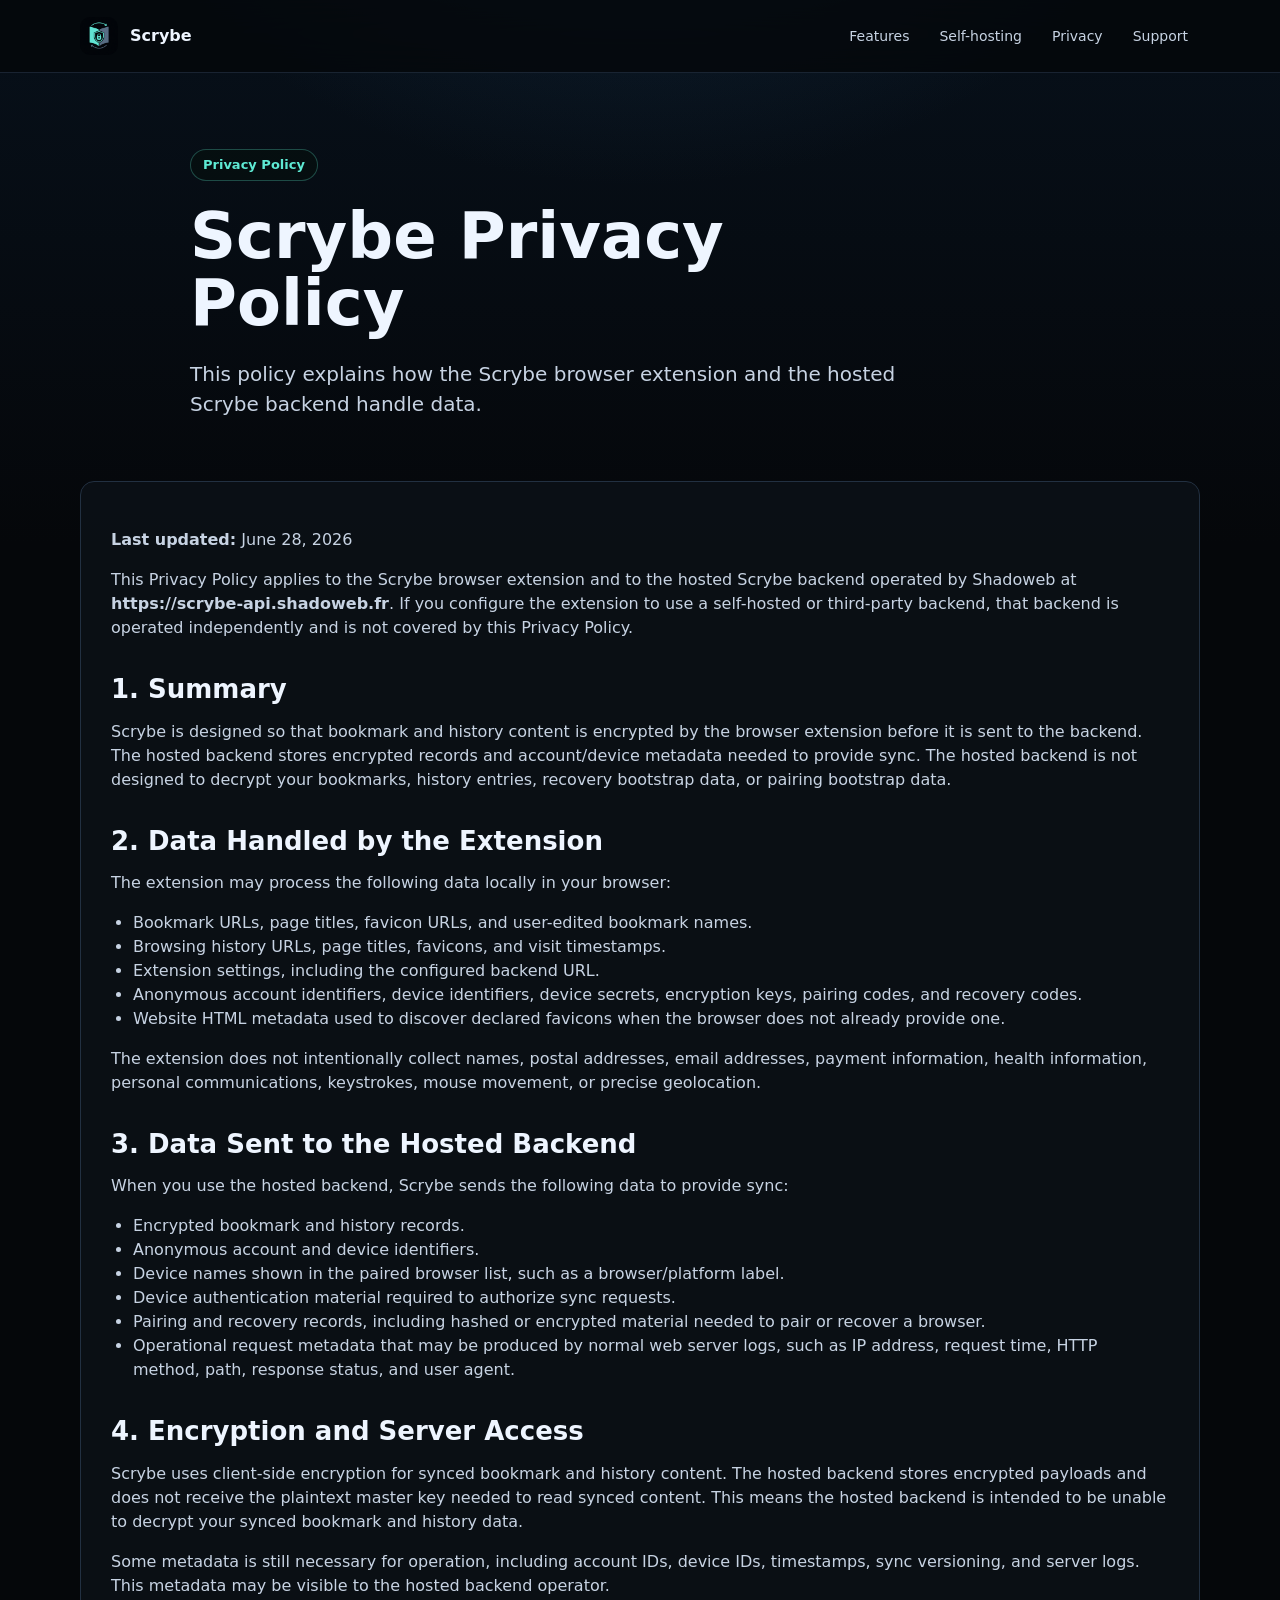
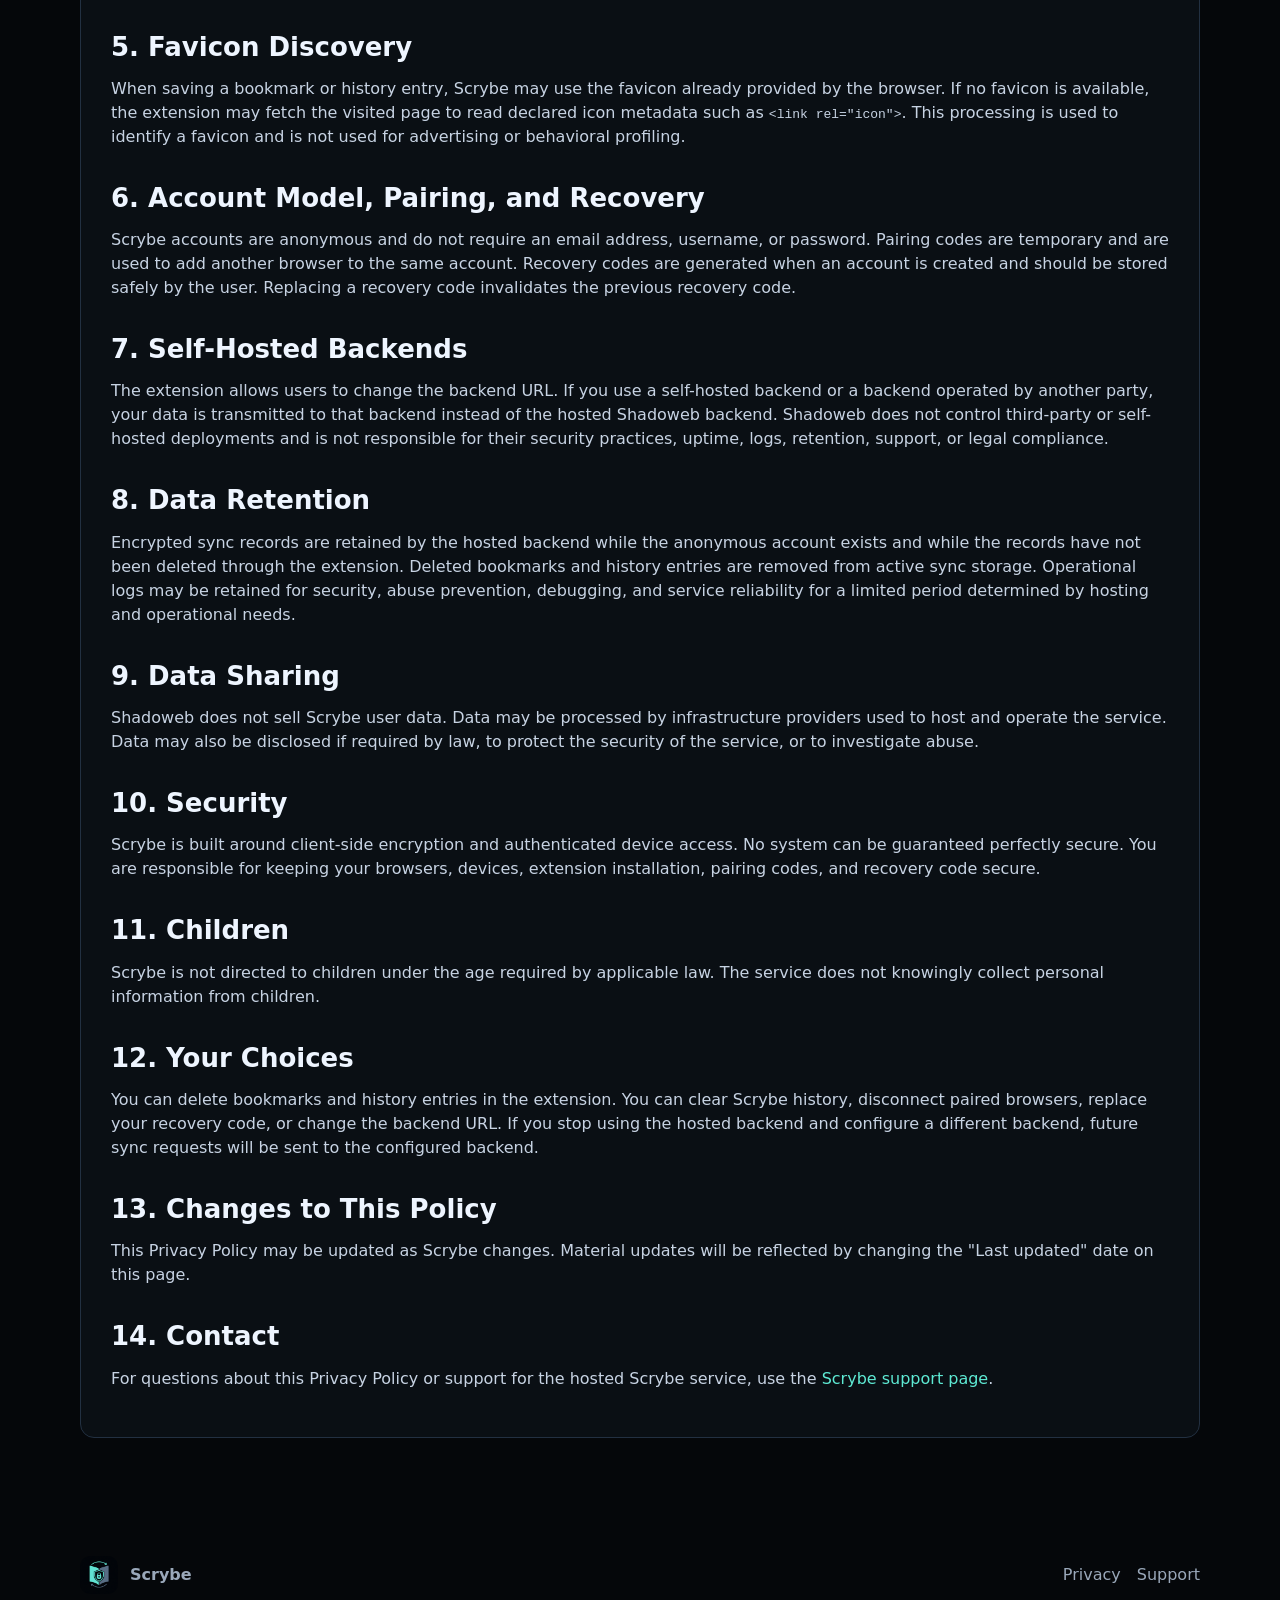
==== privacy/index.html @ 596da4f7 "First Commit" ====
<!doctype html>
<html lang="en">
  <head>
    <meta charset="utf-8">
    <meta name="viewport" content="width=device-width, initial-scale=1">
    <title>Privacy Policy - Scrybe</title>
    <meta name="description" content="Privacy Policy for the Scrybe browser extension and hosted Scrybe backend.">
    <link rel="icon" href="/assets/scrybe-128.png">
    <link rel="stylesheet" href="/styles.css">
  </head>
  <body>
    <header class="site-header">
      <nav class="nav" aria-label="Main navigation">
        <a class="brand" href="/">
          <img src="/assets/scrybe-128.png" alt="">
          <span>Scrybe</span>
        </a>
        <div class="nav-links">
          <a href="/#features">Features</a>
          <a href="/#self-host">Self-hosting</a>
          <a href="/privacy/">Privacy</a>
          <a href="/support/">Support</a>
        </div>
      </nav>
    </header>

    <main>
      <section class="page-hero">
        <span class="eyebrow">Privacy Policy</span>
        <h1>Scrybe Privacy Policy</h1>
        <p class="lead">This policy explains how the Scrybe browser extension and the hosted Scrybe backend handle data.</p>
      </section>

      <section class="policy">
        <article class="document">
          <p><strong>Last updated:</strong> June 28, 2026</p>
          <p>This Privacy Policy applies to the Scrybe browser extension and to the hosted Scrybe backend operated by Shadoweb at <strong>https://scrybe-api.shadoweb.fr</strong>. If you configure the extension to use a self-hosted or third-party backend, that backend is operated independently and is not covered by this Privacy Policy.</p>

          <h2>1. Summary</h2>
          <p>Scrybe is designed so that bookmark and history content is encrypted by the browser extension before it is sent to the backend. The hosted backend stores encrypted records and account/device metadata needed to provide sync. The hosted backend is not designed to decrypt your bookmarks, history entries, recovery bootstrap data, or pairing bootstrap data.</p>

          <h2>2. Data Handled by the Extension</h2>
          <p>The extension may process the following data locally in your browser:</p>
          <ul>
            <li>Bookmark URLs, page titles, favicon URLs, and user-edited bookmark names.</li>
            <li>Browsing history URLs, page titles, favicons, and visit timestamps.</li>
            <li>Extension settings, including the configured backend URL.</li>
            <li>Anonymous account identifiers, device identifiers, device secrets, encryption keys, pairing codes, and recovery codes.</li>
            <li>Website HTML metadata used to discover declared favicons when the browser does not already provide one.</li>
          </ul>
          <p>The extension does not intentionally collect names, postal addresses, email addresses, payment information, health information, personal communications, keystrokes, mouse movement, or precise geolocation.</p>

          <h2>3. Data Sent to the Hosted Backend</h2>
          <p>When you use the hosted backend, Scrybe sends the following data to provide sync:</p>
          <ul>
            <li>Encrypted bookmark and history records.</li>
            <li>Anonymous account and device identifiers.</li>
            <li>Device names shown in the paired browser list, such as a browser/platform label.</li>
            <li>Device authentication material required to authorize sync requests.</li>
            <li>Pairing and recovery records, including hashed or encrypted material needed to pair or recover a browser.</li>
            <li>Operational request metadata that may be produced by normal web server logs, such as IP address, request time, HTTP method, path, response status, and user agent.</li>
          </ul>

          <h2>4. Encryption and Server Access</h2>
          <p>Scrybe uses client-side encryption for synced bookmark and history content. The hosted backend stores encrypted payloads and does not receive the plaintext master key needed to read synced content. This means the hosted backend is intended to be unable to decrypt your synced bookmark and history data.</p>
          <p>Some metadata is still necessary for operation, including account IDs, device IDs, timestamps, sync versioning, and server logs. This metadata may be visible to the hosted backend operator.</p>

          <h2>5. Favicon Discovery</h2>
          <p>When saving a bookmark or history entry, Scrybe may use the favicon already provided by the browser. If no favicon is available, the extension may fetch the visited page to read declared icon metadata such as <code>&lt;link rel="icon"&gt;</code>. This processing is used to identify a favicon and is not used for advertising or behavioral profiling.</p>

          <h2>6. Account Model, Pairing, and Recovery</h2>
          <p>Scrybe accounts are anonymous and do not require an email address, username, or password. Pairing codes are temporary and are used to add another browser to the same account. Recovery codes are generated when an account is created and should be stored safely by the user. Replacing a recovery code invalidates the previous recovery code.</p>

          <h2>7. Self-Hosted Backends</h2>
          <p>The extension allows users to change the backend URL. If you use a self-hosted backend or a backend operated by another party, your data is transmitted to that backend instead of the hosted Shadoweb backend. Shadoweb does not control third-party or self-hosted deployments and is not responsible for their security practices, uptime, logs, retention, support, or legal compliance.</p>

          <h2>8. Data Retention</h2>
          <p>Encrypted sync records are retained by the hosted backend while the anonymous account exists and while the records have not been deleted through the extension. Deleted bookmarks and history entries are removed from active sync storage. Operational logs may be retained for security, abuse prevention, debugging, and service reliability for a limited period determined by hosting and operational needs.</p>

          <h2>9. Data Sharing</h2>
          <p>Shadoweb does not sell Scrybe user data. Data may be processed by infrastructure providers used to host and operate the service. Data may also be disclosed if required by law, to protect the security of the service, or to investigate abuse.</p>

          <h2>10. Security</h2>
          <p>Scrybe is built around client-side encryption and authenticated device access. No system can be guaranteed perfectly secure. You are responsible for keeping your browsers, devices, extension installation, pairing codes, and recovery code secure.</p>

          <h2>11. Children</h2>
          <p>Scrybe is not directed to children under the age required by applicable law. The service does not knowingly collect personal information from children.</p>

          <h2>12. Your Choices</h2>
          <p>You can delete bookmarks and history entries in the extension. You can clear Scrybe history, disconnect paired browsers, replace your recovery code, or change the backend URL. If you stop using the hosted backend and configure a different backend, future sync requests will be sent to the configured backend.</p>

          <h2>13. Changes to This Policy</h2>
          <p>This Privacy Policy may be updated as Scrybe changes. Material updates will be reflected by changing the "Last updated" date on this page.</p>

          <h2>14. Contact</h2>
          <p>For questions about this Privacy Policy or support for the hosted Scrybe service, use the <a href="/support/">Scrybe support page</a>.</p>
        </article>
      </section>
    </main>

    <footer class="site-footer">
      <div class="footer-row">
        <a class="brand" href="/">
          <img src="/assets/scrybe-128.png" alt="">
          <span>Scrybe</span>
        </a>
        <div class="footer-links">
          <a href="/privacy/">Privacy</a>
          <a href="/support/">Support</a>
        </div>
      </div>
    </footer>
  </body>
</html>
---- styles.css ----
:root {
  color-scheme: dark;
  --bg: #05070a;
  --surface: #0a0f15;
  --panel: #0d1218;
  --panel-soft: #111923;
  --line: #223041;
  --text: #eef5ff;
  --muted: #9aa8ba;
  --muted-strong: #c7d3e3;
  --accent: #5eead4;
  --accent-strong: #14b8a6;
  --danger: #fb7185;
  --shadow: 0 24px 80px rgba(0, 0, 0, 0.35);
}

* {
  box-sizing: border-box;
}

html {
  scroll-behavior: smooth;
}

body {
  margin: 0;
  background:
    radial-gradient(circle at 50% -15%, rgba(30, 64, 93, 0.72), transparent 42rem),
    linear-gradient(180deg, #07101a 0, var(--bg) 34rem);
  color: var(--text);
  font-family: Inter, ui-sans-serif, system-ui, -apple-system, BlinkMacSystemFont, "Segoe UI", sans-serif;
  line-height: 1.5;
}

a {
  color: inherit;
  text-decoration: none;
}

img {
  display: block;
  max-width: 100%;
}

.site-header {
  position: sticky;
  top: 0;
  z-index: 20;
  border-bottom: 1px solid rgba(34, 48, 65, 0.72);
  background: rgba(5, 7, 10, 0.78);
  backdrop-filter: blur(18px);
}

.nav {
  display: flex;
  align-items: center;
  justify-content: space-between;
  width: min(1120px, calc(100% - 40px));
  margin: 0 auto;
  min-height: 72px;
  gap: 24px;
}

.brand {
  display: inline-flex;
  align-items: center;
  gap: 12px;
  font-weight: 800;
  letter-spacing: 0;
}

.brand img {
  width: 38px;
  height: 38px;
  border-radius: 10px;
}

.nav-links {
  display: flex;
  align-items: center;
  gap: 6px;
}

.nav-links a {
  border-radius: 8px;
  color: var(--muted-strong);
  padding: 9px 12px;
  font-size: 14px;
}

.nav-links a:hover {
  background: rgba(94, 234, 212, 0.08);
  color: var(--text);
}

.button {
  display: inline-flex;
  align-items: center;
  justify-content: center;
  min-height: 42px;
  border: 1px solid var(--line);
  border-radius: 8px;
  background: var(--panel-soft);
  color: var(--text);
  padding: 0 16px;
  font-weight: 750;
}

.button.primary {
  border-color: rgba(94, 234, 212, 0.45);
  background: linear-gradient(180deg, var(--accent), var(--accent-strong));
  color: #02110f;
}

.button:hover {
  border-color: rgba(94, 234, 212, 0.6);
}

.hero,
.section,
.policy,
.support {
  width: min(1120px, calc(100% - 40px));
  margin: 0 auto;
}

.hero {
  display: grid;
  grid-template-columns: minmax(0, 1.05fr) minmax(360px, 0.95fr);
  gap: 56px;
  align-items: center;
  min-height: 720px;
  padding: 72px 0;
}

.eyebrow {
  display: inline-flex;
  align-items: center;
  min-height: 32px;
  border: 1px solid rgba(94, 234, 212, 0.28);
  border-radius: 999px;
  background: rgba(7, 17, 15, 0.7);
  color: var(--accent);
  padding: 0 12px;
  font-size: 13px;
  font-weight: 760;
}

h1,
h2,
h3 {
  margin: 0;
  letter-spacing: 0;
  line-height: 1.05;
}

h1 {
  margin-top: 22px;
  max-width: 760px;
  font-size: clamp(42px, 6vw, 78px);
}

h2 {
  font-size: clamp(30px, 4vw, 48px);
}

h3 {
  font-size: 20px;
}

.lead {
  max-width: 720px;
  margin: 22px 0 0;
  color: var(--muted-strong);
  font-size: 20px;
}

.hero-actions {
  display: flex;
  flex-wrap: wrap;
  gap: 12px;
  margin-top: 30px;
}

.trust-row {
  display: grid;
  grid-template-columns: repeat(3, minmax(0, 1fr));
  gap: 10px;
  margin-top: 38px;
}

.trust-row span,
.pill {
  border: 1px solid rgba(34, 48, 65, 0.92);
  border-radius: 8px;
  background: rgba(13, 18, 24, 0.78);
  color: var(--muted-strong);
  padding: 12px;
  font-size: 14px;
}

.product-shot {
  border: 1px solid rgba(55, 73, 91, 0.9);
  border-radius: 18px;
  background: #030508;
  box-shadow: var(--shadow);
  padding: 14px;
}

.popup {
  overflow: hidden;
  border: 1px solid var(--line);
  border-radius: 14px;
  background:
    radial-gradient(circle at 50% -10%, #172536 0, var(--bg) 46%);
  padding: 16px;
}

.popup-top {
  display: flex;
  justify-content: space-between;
  gap: 14px;
}

.popup-top h2 {
  font-size: 30px;
}

.muted {
  color: var(--muted);
}

.sync-button {
  min-width: 64px;
  height: 38px;
  border: 1px solid var(--line);
  border-radius: 7px;
  background: var(--panel-soft);
  color: var(--text);
  font-weight: 750;
}

.tabs {
  display: grid;
  grid-template-columns: repeat(3, 1fr);
  gap: 6px;
  margin: 18px 0 14px;
  padding: 4px;
  border: 1px solid var(--line);
  border-radius: 9px;
  background: rgba(7, 11, 16, 0.85);
}

.tabs span {
  border-radius: 7px;
  color: var(--muted);
  padding: 10px 8px;
  text-align: center;
  font-size: 13px;
}

.tabs .active {
  background: var(--panel-soft);
  color: var(--text);
}

.popup .save {
  display: block;
  border-radius: 8px;
  background: var(--accent);
  color: #02110f;
  padding: 13px 14px;
  text-align: center;
  font-weight: 850;
}

.popup-list {
  display: grid;
  gap: 9px;
  margin-top: 14px;
}

.popup-item {
  display: grid;
  grid-template-columns: 34px minmax(0, 1fr) auto;
  gap: 12px;
  align-items: center;
  border: 1px solid var(--line);
  border-radius: 8px;
  background: rgba(13, 18, 24, 0.9);
  padding: 10px;
}

.favicon {
  display: grid;
  place-items: center;
  width: 34px;
  height: 34px;
  border-radius: 8px;
  background: var(--accent-strong);
  color: white;
  font-weight: 850;
}

.popup-title,
.popup-url {
  overflow: hidden;
  text-overflow: ellipsis;
  white-space: nowrap;
}

.popup-title {
  font-weight: 800;
}

.popup-url {
  color: var(--muted);
  font-size: 13px;
}

.mini-button {
  border: 1px solid rgba(251, 113, 133, 0.45);
  border-radius: 7px;
  color: #fecdd3;
  padding: 7px 10px;
  font-size: 13px;
  font-weight: 760;
}

.section {
  padding: 84px 0;
}

.section-heading {
  display: grid;
  gap: 14px;
  max-width: 760px;
}

.section-heading p {
  margin: 0;
  color: var(--muted-strong);
  font-size: 18px;
}

.grid {
  display: grid;
  grid-template-columns: repeat(3, minmax(0, 1fr));
  gap: 16px;
  margin-top: 34px;
}

.card {
  border: 1px solid var(--line);
  border-radius: 12px;
  background: rgba(13, 18, 24, 0.74);
  padding: 22px;
}

.card p {
  margin: 12px 0 0;
  color: var(--muted);
}

.split {
  display: grid;
  grid-template-columns: minmax(0, 0.9fr) minmax(0, 1.1fr);
  gap: 26px;
  align-items: start;
}

.code-card {
  border: 1px solid rgba(94, 234, 212, 0.26);
  border-radius: 12px;
  background: rgba(7, 17, 15, 0.66);
  padding: 22px;
}

.code-card code {
  display: block;
  overflow: auto;
  margin-top: 16px;
  border: 1px solid rgba(94, 234, 212, 0.22);
  border-radius: 8px;
  background: #050a0b;
  color: var(--accent);
  padding: 16px;
  font-family: ui-monospace, SFMono-Regular, Menlo, Consolas, monospace;
}

.steps {
  display: grid;
  gap: 14px;
  counter-reset: step;
}

.step {
  position: relative;
  border: 1px solid var(--line);
  border-radius: 12px;
  background: rgba(13, 18, 24, 0.74);
  padding: 22px 22px 22px 68px;
}

.step::before {
  counter-increment: step;
  content: counter(step);
  position: absolute;
  left: 22px;
  top: 22px;
  display: grid;
  place-items: center;
  width: 30px;
  height: 30px;
  border-radius: 8px;
  background: var(--accent);
  color: #02110f;
  font-weight: 900;
}

.step p {
  margin: 8px 0 0;
  color: var(--muted);
}

.cta {
  border-top: 1px solid var(--line);
  border-bottom: 1px solid var(--line);
  background: rgba(13, 18, 24, 0.52);
}

.cta-inner {
  display: flex;
  align-items: center;
  justify-content: space-between;
  width: min(1120px, calc(100% - 40px));
  margin: 0 auto;
  gap: 24px;
  padding: 54px 0;
}

.site-footer {
  width: min(1120px, calc(100% - 40px));
  margin: 0 auto;
  padding: 34px 0 48px;
  color: var(--muted);
}

.footer-row {
  display: flex;
  align-items: center;
  justify-content: space-between;
  gap: 18px;
}

.footer-links {
  display: flex;
  gap: 16px;
}

.page-hero {
  width: min(900px, calc(100% - 40px));
  margin: 0 auto;
  padding: 76px 0 38px;
}

.page-hero h1 {
  font-size: clamp(40px, 5vw, 64px);
}

.policy,
.support {
  padding: 24px 0 84px;
}

.document,
.support-panel {
  border: 1px solid var(--line);
  border-radius: 14px;
  background: rgba(13, 18, 24, 0.76);
  padding: 30px;
}

.document h2 {
  margin-top: 36px;
  font-size: 26px;
}

.document h2:first-child {
  margin-top: 0;
}

.document p,
.document li {
  color: var(--muted-strong);
}

.document a {
  color: var(--accent);
}

.document ul {
  padding-left: 22px;
}

.support-grid {
  display: grid;
  grid-template-columns: minmax(0, 0.92fr) minmax(0, 1.08fr);
  gap: 22px;
  align-items: start;
}

.scope-list {
  display: grid;
  gap: 12px;
  margin-top: 18px;
}

.scope-item {
  border: 1px solid var(--line);
  border-radius: 10px;
  background: rgba(17, 25, 35, 0.76);
  padding: 16px;
}

.scope-item strong {
  display: block;
}

.scope-item span {
  display: block;
  margin-top: 6px;
  color: var(--muted);
}

.support-form {
  display: grid;
  gap: 14px;
}

.support-form label {
  display: grid;
  gap: 7px;
  color: var(--muted-strong);
  font-size: 14px;
  font-weight: 720;
}

.support-form input,
.support-form select,
.support-form textarea {
  width: 100%;
  border: 1px solid var(--line);
  border-radius: 8px;
  background: #070b10;
  color: var(--text);
  padding: 12px;
  font: inherit;
}

.support-form textarea {
  min-height: 160px;
  resize: vertical;
}

.support-note {
  margin: 0;
  color: var(--muted);
  font-size: 13px;
}

@media (max-width: 900px) {
  .hero,
  .split,
  .support-grid {
    grid-template-columns: 1fr;
  }

  .hero {
    min-height: 0;
  }

  .grid {
    grid-template-columns: 1fr;
  }

  .trust-row {
    grid-template-columns: 1fr;
  }

  .cta-inner,
  .footer-row {
    align-items: flex-start;
    flex-direction: column;
  }
}

@media (max-width: 640px) {
  .nav {
    width: min(100% - 28px, 1120px);
  }

  .nav-links {
    display: none;
  }

  .hero,
  .section,
  .policy,
  .support,
  .page-hero {
    width: min(100% - 28px, 1120px);
  }

  .hero {
    padding-top: 46px;
  }

  h1 {
    font-size: 42px;
  }

  .lead {
    font-size: 18px;
  }

  .document,
  .support-panel {
    padding: 20px;
  }

  .popup-item {
    grid-template-columns: 34px minmax(0, 1fr);
  }

  .mini-button {
    display: none;
  }
}
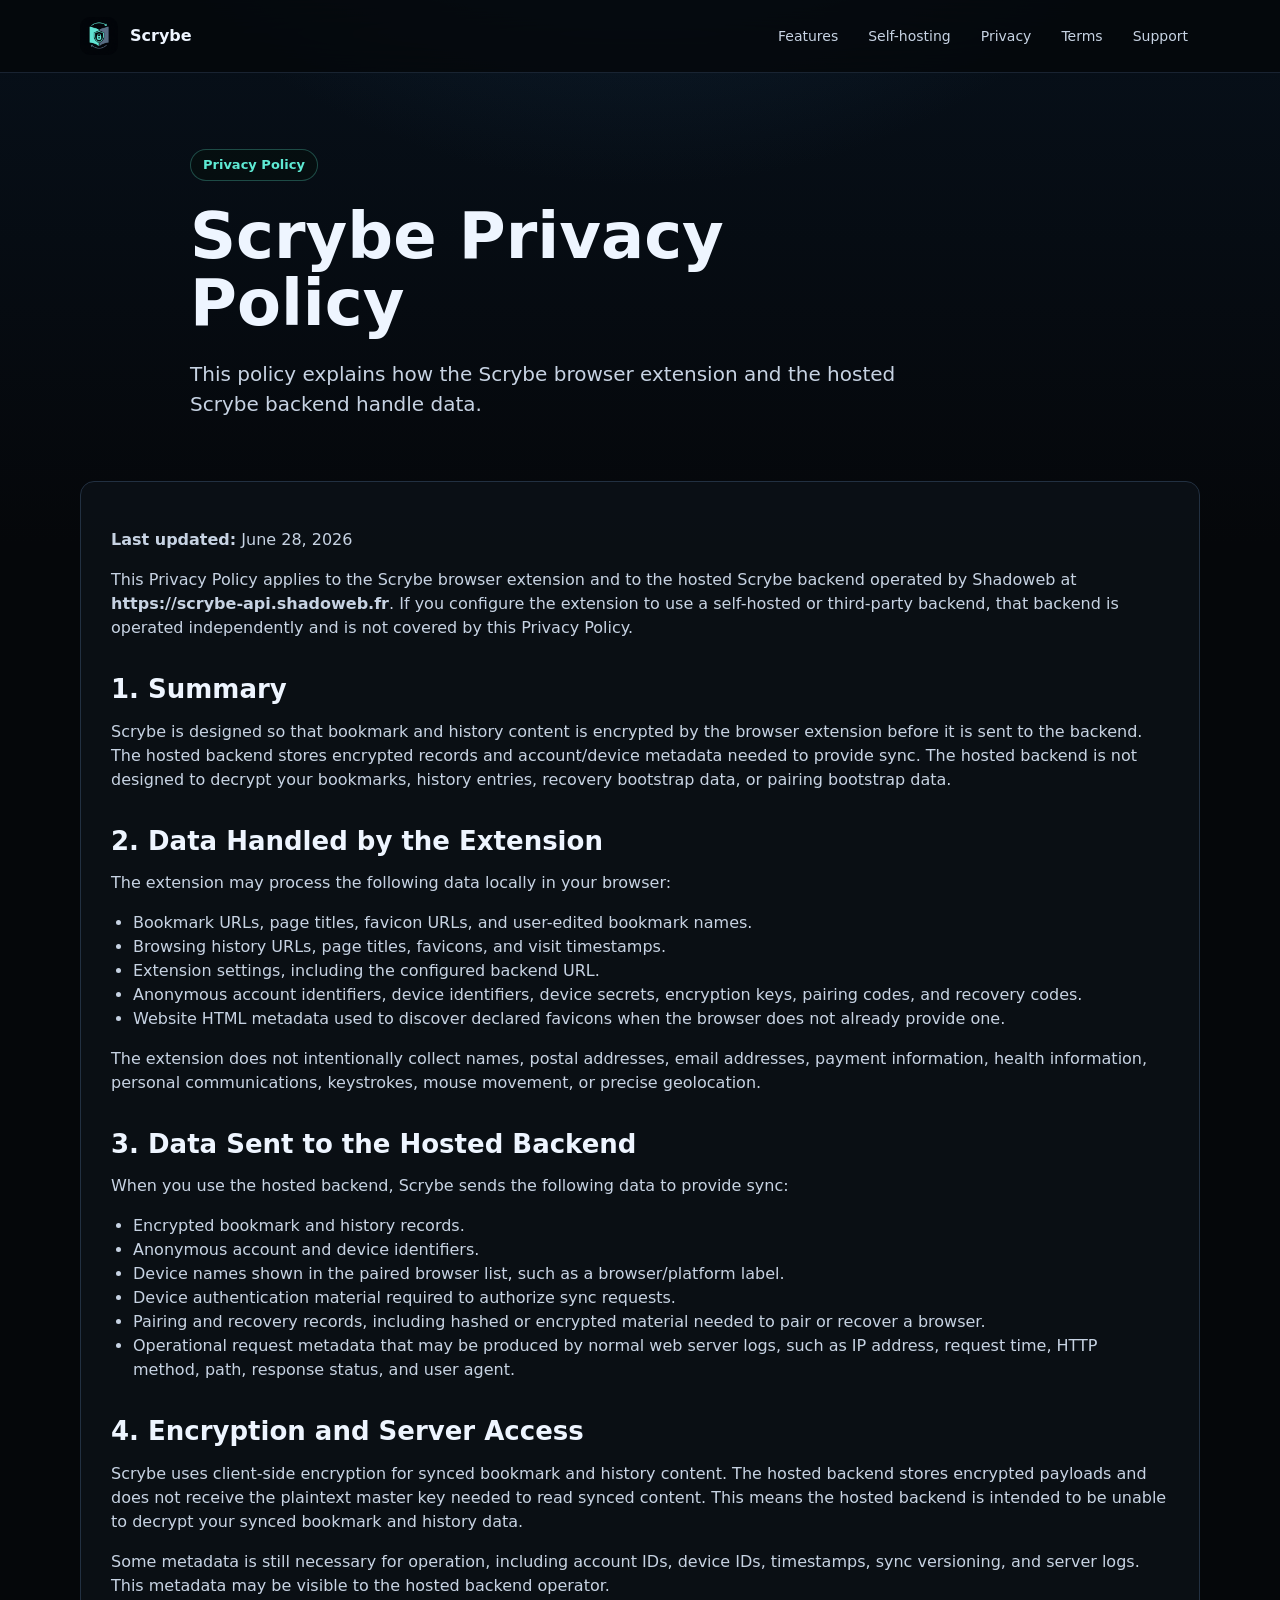
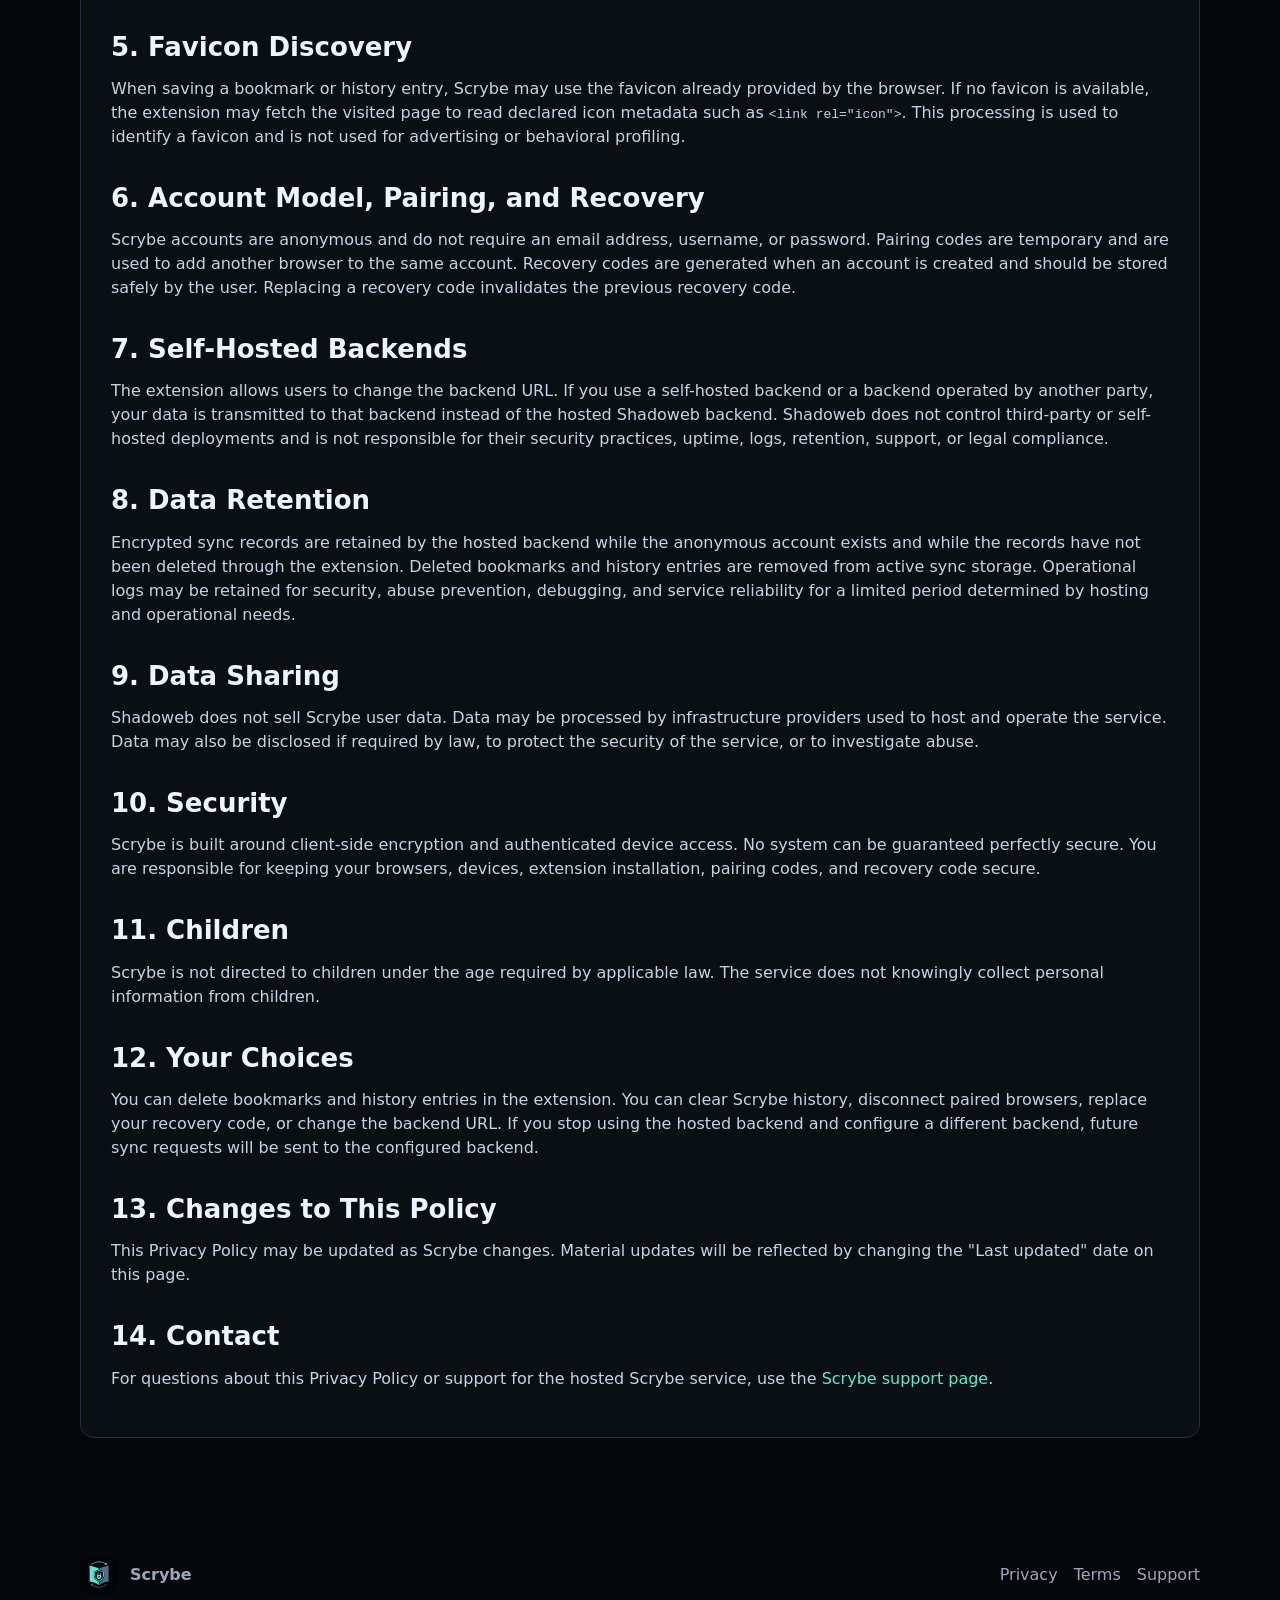
==== commit 3a8f22db: "docs(website): clarify app purpose and add terms" ====
--- a/privacy/index.html
+++ b/privacy/index.html
@@ -19,6 +19,7 @@
           <a href="/#features">Features</a>
           <a href="/#self-host">Self-hosting</a>
           <a href="/privacy/">Privacy</a>
+          <a href="/terms/">Terms</a>
           <a href="/support/">Support</a>
         </div>
       </nav>
@@ -106,6 +107,7 @@
         </a>
         <div class="footer-links">
           <a href="/privacy/">Privacy</a>
+          <a href="/terms/">Terms</a>
           <a href="/support/">Support</a>
         </div>
       </div>
